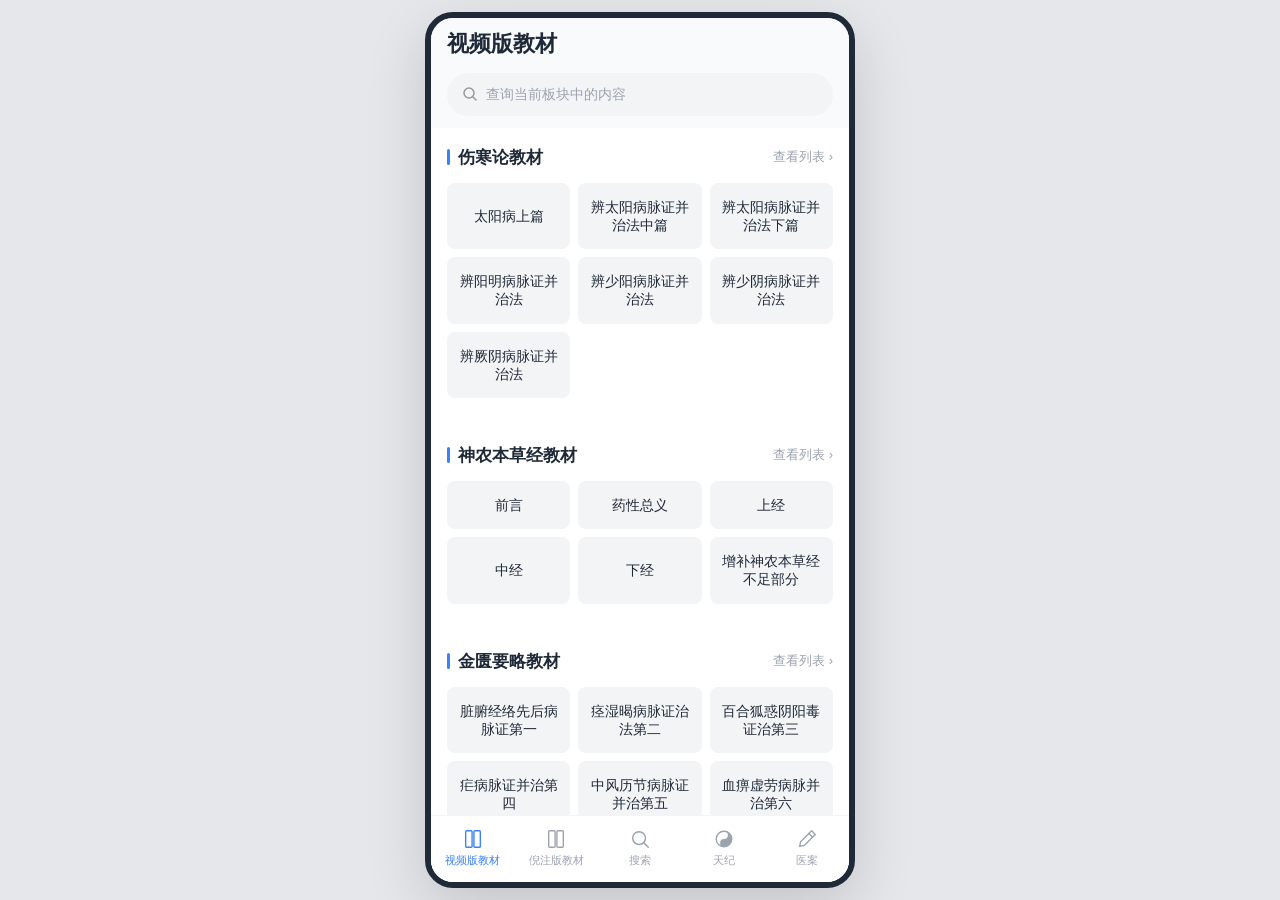
==== index.html @ 90df445e "Add files via upload" ====
<!DOCTYPE html>
<html lang="zh-CN">
<head>
  <meta charset="UTF-8">
  <meta name="viewport" content="width=device-width, initial-scale=1.0, maximum-scale=1.0, user-scalable=no, viewport-fit=cover">
  <meta name="apple-mobile-web-app-capable" content="yes">
  <meta name="apple-mobile-web-app-status-bar-style" content="black-translucent">
  <meta name="theme-color" content="#ffffff">
  <title>倪海厦中医教材</title>
  <link rel="stylesheet" href="style.css">
</head>
<body>
  <div class="phone-frame">
    <div class="app-container">

      <!-- ==================== 首页（图1） ==================== -->
      <section class="page page-home active" data-page="home">
                <div class="app-header">
          <h1 class="app-title" id="board-title">视频版教材</h1>
          <div class="search-box">
            <svg class="search-icon" width="16" height="16" viewBox="0 0 16 16" fill="none">
              <circle cx="7" cy="7" r="5" stroke="#999" stroke-width="1.5"/>
              <line x1="11" y1="11" x2="14" y2="14" stroke="#999" stroke-width="1.5" stroke-linecap="round"/>
            </svg>
            <input type="text" id="home-search" placeholder="查询当前板块中的内容" autocomplete="off">
            <button class="search-clear" id="search-clear" style="display:none">×</button>
          </div>
        </div>

        <div class="scrollable" id="home-content">
          <!-- 书籍分类容器（动态渲染） -->
          <div id="book-sections-container"></div>

          <!-- 搜索结果面板 -->
          <div class="search-results" id="search-results" style="display:none">
            <div class="search-result-header">
              <span>搜索结果</span>
              <span id="search-count" class="search-count"></span>
            </div>
            <div id="search-results-list"></div>
          </div>

          <div class="bottom-spacer"></div>
        </div>

        <div class="tab-bar">
          <a class="tab tab-active" data-tab="video" href="#">
            <svg width="22" height="22" viewBox="0 0 24 24" fill="none">
              <path d="M4 4 Q4 3 5 3 H10 Q11 3 11 4 V20 Q11 21 10 21 H5 Q4 21 4 20 Z" stroke="currentColor" stroke-width="1.5"/>
              <path d="M13 4 Q13 3 14 3 H19 Q20 3 20 4 V20 Q20 21 19 21 H14 Q13 21 13 20 Z" stroke="currentColor" stroke-width="1.5"/>
            </svg>
            <span>视频版教材</span>
          </a>
          <a class="tab" data-tab="nizhu" href="#">
            <svg width="22" height="22" viewBox="0 0 24 24" fill="none">
              <path d="M4 4 Q4 3 5 3 H10 Q11 3 11 4 V20 Q11 21 10 21 H5 Q4 21 4 20 Z" stroke="currentColor" stroke-width="1.5"/>
              <path d="M13 4 Q13 3 14 3 H19 Q20 3 20 4 V20 Q20 21 19 21 H14 Q13 21 13 20 Z" stroke="currentColor" stroke-width="1.5"/>
            </svg>
            <span>倪注版教材</span>
          </a>
          <a class="tab" data-tab="search" href="#">
            <svg width="22" height="22" viewBox="0 0 24 24" fill="none">
              <circle cx="11" cy="11" r="7" stroke="currentColor" stroke-width="1.6"/>
              <line x1="16.5" y1="16.5" x2="21" y2="21" stroke="currentColor" stroke-width="1.6" stroke-linecap="round"/>
            </svg>
            <span>搜索</span>
          </a>
          <a class="tab" data-tab="tianji" href="#">
            <svg width="22" height="22" viewBox="0 0 24 24" fill="none">
              <circle cx="12" cy="12" r="8.5" stroke="currentColor" stroke-width="1.5"/>
              <path d="M12 3.5 A8.5 8.5 0 0 1 12 20.5 A4.25 4.25 0 0 1 12 12 A4.25 4.25 0 0 0 12 3.5 Z" fill="currentColor"/>
            </svg>
            <span>天纪</span>
          </a>
          <a class="tab" data-tab="yian" href="#">
            <svg width="22" height="22" viewBox="0 0 24 24" fill="none">
              <path d="M17 3 L21 7 L9 19 L4 20 L5 15 Z" stroke="currentColor" stroke-width="1.5" stroke-linejoin="round"/>
              <line x1="14" y1="6" x2="18" y2="10" stroke="currentColor" stroke-width="1.5" stroke-linecap="round"/>
            </svg>
            <span>医案</span>
          </a>
        </div>
      </section>

      <!-- ==================== 章节列表页（图2） ==================== -->
      <section class="page page-jie" data-page="jie">
                <div class="app-header app-header-detail">
          <a class="back-btn" data-back="home">
            <svg width="20" height="20" viewBox="0 0 20 20" fill="none">
              <path d="M13 4 L7 10 L13 16" stroke="#3b82f6" stroke-width="2" stroke-linecap="round" stroke-linejoin="round"/>
            </svg>
          </a>
          <h1 class="app-title app-title-center" id="jie-title">黄帝内经文字稿</h1>
        </div>

        <div class="scrollable" id="jie-content">
          <div class="top-tabs" id="top-tabs"></div>
          <div class="jie-list" id="jie-list"></div>
          <div class="bottom-spacer"></div>
        </div>
      </section>

      <!-- ==================== 全局搜索页 ==================== -->
      <section class="page page-search" data-page="search">
        <div class="app-header app-header-detail">
          <a class="back-btn" data-back="home">
            <svg width="20" height="20" viewBox="0 0 20 20" fill="none">
              <path d="M13 4 L7 10 L13 16" stroke="#3b82f6" stroke-width="2" stroke-linecap="round" stroke-linejoin="round"/>
            </svg>
          </a>
          <div class="search-box search-box-expand">
            <svg class="search-icon" width="16" height="16" viewBox="0 0 16 16" fill="none">
              <circle cx="7" cy="7" r="5" stroke="#999" stroke-width="1.5"/>
              <line x1="11" y1="11" x2="14" y2="14" stroke="#999" stroke-width="1.5" stroke-linecap="round"/>
            </svg>
            <input type="text" id="global-search" placeholder="搜索全部教材" autocomplete="off">
            <button class="search-clear" id="global-search-clear" style="display:none">×</button>
          </div>
        </div>

        <div class="scrollable" id="global-search-content">
          <div class="global-search-hint" id="global-search-hint">
            <div class="global-search-hint-icon">🔍</div>
            <p>输入关键词，搜索全部教材内容</p>
            <p class="global-search-hint-sub">可搜索书名、章节、条文、药方、讲解正文</p>
          </div>
          <div class="search-results" id="global-search-results" style="display:none">
            <div class="search-result-header">
              <span>搜索结果</span>
              <span id="global-search-count" class="search-count"></span>
            </div>
            <div id="global-search-results-list"></div>
          </div>
          <div class="bottom-spacer"></div>
        </div>
      </section>

      <!-- ==================== 内容详情页（图3） ==================== -->
      <section class="page page-content" data-page="content">
                <div class="app-header app-header-detail">
          <a class="back-btn" data-back="jie">
            <svg width="20" height="20" viewBox="0 0 20 20" fill="none">
              <path d="M13 4 L7 10 L13 16" stroke="#3b82f6" stroke-width="2" stroke-linecap="round" stroke-linejoin="round"/>
            </svg>
          </a>
          <h1 class="app-title app-title-center">文字稿内容详情</h1>
          <span style="width:32px;"></span>
        </div>

        <div class="scrollable" id="content-scroll">
          <article class="article" id="article"></article>
          <div class="bottom-spacer"></div>
        </div>

        <div class="content-toolbar">
          <a class="tool" id="btn-prev">
            <svg width="22" height="22" viewBox="0 0 24 24" fill="none">
              <path d="M19 5 L9 12 L19 19" stroke="currentColor" stroke-width="2" stroke-linecap="round" stroke-linejoin="round"/>
              <path d="M9 5 V19" stroke="currentColor" stroke-width="2" stroke-linecap="round"/>
            </svg>
            <span>上一篇</span>
          </a>
          <a class="tool" id="btn-hl" aria-label="切换高亮显示">
            <svg width="22" height="22" viewBox="0 0 24 24" fill="none">
              <path d="M12 3 L14.5 9 L21 10 L16 14.5 L17.5 21 L12 17.5 L6.5 21 L8 14.5 L3 10 L9.5 9 Z" fill="currentColor" stroke="currentColor" stroke-width="1.6" stroke-linejoin="round"/>
            </svg>
            <span>高亮</span>
          </a>
          <a class="tool" id="btn-next">
            <svg width="22" height="22" viewBox="0 0 24 24" fill="none">
              <path d="M5 5 L15 12 L5 19" stroke="currentColor" stroke-width="2" stroke-linecap="round" stroke-linejoin="round"/>
              <path d="M15 5 V19" stroke="currentColor" stroke-width="2" stroke-linecap="round"/>
            </svg>
            <span>下一篇</span>
          </a>
        </div>
      </section>

    </div>
  </div>

  <script src="data.js?v=3"></script>
  <script src="app.js"></script>
</body>
</html>
---- style.css ----
/* ===== Reset & Base ===== */
* { margin: 0; padding: 0; box-sizing: border-box; -webkit-tap-highlight-color: transparent; }
html, body {
  font-family: -apple-system, BlinkMacSystemFont, "PingFang SC", "Microsoft YaHei", "Helvetica Neue", Helvetica, Arial, sans-serif;
  font-size: 15px;
  line-height: 1.6;
  color: #1f2937;
  background: #e5e7eb;
  overflow: hidden;
  height: 100%;
}
button { border: none; background: none; font: inherit; cursor: pointer; }
a { color: inherit; text-decoration: none; }
input { font: inherit; outline: none; border: none; background: transparent; }
img { max-width: 100%; }

/* ===== 手机外壳模拟 ===== */
.phone-frame {
  width: 100%;
  max-width: 430px;
  margin: 0 auto;
  height: 100vh;
  height: 100dvh; /* 手机浏览器地址栏会占位，用动态视口高度保证底部工具栏不被挤出屏幕 */
  background: #fff;
  position: relative;
  overflow: hidden;
  display: flex;
  flex-direction: column;
}

.app-container {
  position: relative;
  flex: 1;
  display: flex;
  flex-direction: column;
  overflow: hidden;
}

/* ===== 页面通用 ===== */
.page {
  position: absolute;
  inset: 0;
  display: none;
  flex-direction: column;
  background: #f8fafc;
}
.page.active { display: flex; animation: pageIn .25s ease-out; }

@keyframes pageIn {
  from { opacity: 0; transform: translateX(8px); }
  to   { opacity: 1; transform: translateX(0); }
}

/* ===== App 头部 ===== */
.app-header {
  padding: 4px 16px 12px;
  flex-shrink: 0;
  background: transparent;
  position: relative;
  z-index: 4;
}
.app-title {
  font-size: 22px;
  font-weight: 700;
  color: #1f2937;
  margin: 4px 0 12px;
}
.app-title-center {
  margin: 4px 0 0;
  font-size: 17px;
  text-align: center;
  font-weight: 600;
  flex: 1;
}
.app-header-detail {
  display: flex;
  align-items: center;
  gap: 8px;
  padding: 12px 12px 12px;
  background: #fff;
  /* 顶部留出安全距离，避免真机上返回箭头被系统状态栏/刘海遮挡 */
  padding-top: max(14px, env(safe-area-inset-top, 0px));
}
.back-btn {
  width: 44px;
  height: 44px;
  display: inline-flex;
  align-items: center;
  justify-content: center;
  margin-left: -4px;
  flex-shrink: 0;
  border-radius: 50%;
  background: rgba(59, 130, 246, 0.08);
}
.back-btn svg {
  width: 24px;
  height: 24px;
}

.search-box {
  background: rgba(255, 255, 255, 0.85);
  backdrop-filter: blur(8px);
  border-radius: 999px;
  padding: 9px 14px;
  display: flex;
  align-items: center;
  gap: 8px;
  border: 1px solid transparent;
  transition: border-color .2s;
  background-color: #f3f4f6;
}
.search-box:focus-within { border-color: #cbd5e1; }
.search-box .search-icon { flex-shrink: 0; }
.search-box input {
  flex: 1;
  font-size: 14px;
  color: #1f2937;
}
.search-box input::placeholder { color: #9ca3af; }
.search-clear {
  width: 18px; height: 18px; border-radius: 50%;
  background: #9ca3af; color: #fff;
  font-size: 13px; line-height: 1;
  display: flex; align-items: center; justify-content: center;
}

/* ===== 滚动区 ===== */
.scrollable {
  flex: 1;
  overflow-y: auto;
  -webkit-overflow-scrolling: touch;
  background: #fff;
}
.scrollable::-webkit-scrollbar { width: 0; }
.bottom-spacer { height: 80px; }

/* ===== 顶部分类Banner ===== */
.book-banner {
  display: flex;
  gap: 0;
  height: 96px;
  margin: 0 0 12px;
  background: #f3f4f6;
  position: relative;
  overflow: hidden;
}
.banner-item {
  flex: 1;
  position: relative;
  overflow: hidden;
  display: flex;
  align-items: center;
  justify-content: center;
}
.banner-item::before {
  content: '';
  position: absolute;
  inset: 0;
  background: linear-gradient(180deg, rgba(0,0,0,.25) 0%, rgba(0,0,0,.55) 100%);
  z-index: 1;
}
.banner-jinkui {
  background:
    linear-gradient(180deg, transparent, rgba(0,0,0,.55)),
    linear-gradient(135deg, #7a6450, #5e4a3e);
}
.banner-shennong {
  background:
    linear-gradient(180deg, transparent, rgba(0,0,0,.55)),
    linear-gradient(135deg, #4a7a5a, #2e5c3e);
  flex: 1.4;
}
.banner-zhenjiu {
  background:
    linear-gradient(180deg, transparent, rgba(0,0,0,.55)),
    linear-gradient(135deg, #5a6a5a, #3a4f3e);
}
.banner-text {
  position: relative;
  z-index: 2;
  color: #fff;
  font-size: 18px;
  font-weight: 700;
  letter-spacing: 1px;
  text-shadow: 0 2px 6px rgba(0,0,0,.7);
}

/* ===== 提示条 ===== */
.hint-bar {
  display: flex;
  align-items: center;
  gap: 6px;
  padding: 12px 16px;
  color: #4b5563;
  font-size: 13px;
  background: #fff;
  margin: 0 0 4px;
}
.hint-icon { font-size: 16px; }

/* ===== 教材section ===== */
.empty-board {
  display: flex;
  flex-direction: column;
  align-items: center;
  justify-content: center;
  padding: 80px 32px;
  text-align: center;
}
.empty-board-icon {
  font-size: 48px;
  margin-bottom: 16px;
  opacity: 0.7;
}
.empty-board-title {
  font-size: 18px;
  font-weight: 700;
  color: #6b7280;
  margin-bottom: 8px;
}
.empty-board-desc {
  font-size: 14px;
  color: #9ca3af;
}
.book-section {
  background: #fff;
  margin-bottom: 12px;
  padding: 16px 0 4px;
}
.section-header {
  display: flex;
  align-items: center;
  padding: 0 16px 12px;
}
.section-bar {
  width: 3px;
  height: 16px;
  background: #3b82f6;
  border-radius: 2px;
  margin-right: 8px;
}
.section-title {
  flex: 1;
  font-size: 17px;
  font-weight: 700;
  color: #1f2937;
}
.section-link {
  color: #9ca3af;
  font-size: 13px;
  cursor: pointer;
}

.chapter-grid {
  display: grid;
  grid-template-columns: repeat(3, 1fr);
  gap: 8px;
  padding: 0 16px 12px;
}
.chapter-btn {
  background: #f3f4f6;
  border-radius: 8px;
  padding: 14px 6px;
  text-align: center;
  font-size: 14px;
  color: #1f2937;
  font-weight: 500;
  cursor: pointer;
  transition: background .15s, transform .1s;
  border: 1px solid transparent;
  display: flex;
  align-items: center;
  justify-content: center;
  min-height: 44px;
  line-height: 1.3;
}
.chapter-btn:active {
  background: #e5e7eb;
  transform: scale(.96);
}
.chapter-btn.disabled {
  background: #f9fafb;
  color: #d1d5db;
  cursor: not-allowed;
}
.chapter-btn-more {
  background: #eff6ff;
  color: #3b82f6;
  border: 1px dashed #93c5fd;
  font-size: 13px;
}

/* ===== 搜索结果 ===== */
.search-results {
  background: #fff;
  margin-top: 12px;
}
.search-result-header {
  display: flex;
  justify-content: space-between;
  align-items: center;
  padding: 14px 16px 8px;
  font-weight: 700;
  font-size: 15px;
  border-bottom: 1px solid #f1f5f9;
}
.search-count {
  font-size: 12px;
  color: #9ca3af;
  font-weight: 400;
}
.search-item {
  padding: 14px 16px;
  border-bottom: 1px solid #f1f5f9;
  cursor: pointer;
}
.search-item:active { background: #f8fafc; }
.search-item-title {
  font-size: 15px;
  font-weight: 600;
  color: #1f2937;
  margin-bottom: 6px;
}
.search-item-bread {
  font-size: 12px;
  color: #6b7280;
  margin-bottom: 6px;
}
.search-item-snippet {
  font-size: 13px;
  color: #4b5563;
  line-height: 1.6;
  display: -webkit-box;
  -webkit-line-clamp: 2;
  -webkit-box-orient: vertical;
  overflow: hidden;
}

/* ===== 搜索分组（按书） ===== */
.search-group {
  border-bottom: 1px solid #f1f5f9;
}
.search-group-head {
  display: flex;
  align-items: center;
  justify-content: space-between;
  padding: 15px 16px;
  background: #f8fafc;
  cursor: pointer;
  border-bottom: 1px solid #eef2f7;
}
.search-group-head:active { background: #f1f5f9; }
.search-group-left {
  display: flex;
  align-items: center;
  gap: 8px;
}
.search-group-arrow {
  font-size: 13px;
  color: #6b7280;
  width: 14px;
  transition: transform .2s;
}
.search-group-name {
  font-size: 15px;
  font-weight: 700;
  color: #1f2937;
}
.search-group-count {
  font-size: 12px;
  color: #3b82f6;
  background: rgba(59,130,246,.1);
  padding: 2px 8px;
  border-radius: 999px;
  font-weight: 600;
}
.search-group-body {
  display: none;
}
.search-group-body.open {
  display: block;
}
.search-item-snippet mark {
  background: #fef3c7;
  color: #92400e;
  padding: 0 2px;
}

/* ===== Tab Bar ===== */
.tab-bar {
  display: flex;
  background: #fff;
  border-top: 1px solid #f1f5f9;
  padding: 6px 0 calc(6px + env(safe-area-inset-bottom));
  flex-shrink: 0;
}
.tab {
  flex: 1;
  display: flex;
  flex-direction: column;
  align-items: center;
  gap: 2px;
  padding: 6px 0;
  color: #9ca3af;
  font-size: 11px;
  cursor: pointer;
}
.tab svg { color: currentColor; }
.tab.tab-active { color: #3b82f6; }

/* ===== 章节列表页（图2） ===== */
.page-jie { background: #f8fafc; }
.top-tabs {
  display: flex;
  overflow-x: auto;
  background: #fff;
  border-bottom: 1px solid #f1f5f9;
  -webkit-overflow-scrolling: touch;
  scrollbar-width: none;
}
.top-tabs::-webkit-scrollbar { display: none; }
.top-tab {
  padding: 14px 14px 12px;
  font-size: 15px;
  color: #6b7280;
  font-weight: 500;
  white-space: nowrap;
  position: relative;
  flex-shrink: 0;
}
.top-tab.active {
  color: #1f2937;
  font-weight: 700;
}
.top-tab.active::after {
  content: '';
  position: absolute;
  bottom: 0;
  left: 14px;
  right: 14px;
  height: 2px;
  background: #3b82f6;
  border-radius: 2px;
}

.jie-list {
  background: #fff;
}
.jie-card {
  border-bottom: 1px solid #f1f5f9;
  padding: 16px 16px;
  cursor: pointer;
  position: relative;
}
.jie-card:active { background: #f8fafc; }
.jie-card-head {
  display: flex;
  align-items: center;
  gap: 8px;
  margin-bottom: 8px;
}
.jie-card-pian {
  font-size: 12px;
  color: #3b82f6;
  background: #eff6ff;
  padding: 3px 8px;
  border-radius: 4px;
  flex-shrink: 0;
  max-width: 180px;
  overflow: hidden;
  text-overflow: ellipsis;
  white-space: nowrap;
}
.jie-card-title {
  font-size: 16px;
  font-weight: 600;
  color: #1f2937;
  line-height: 1.4;
  flex: 1;
}
.jie-card-snippet {
  font-size: 13px;
  color: #6b7280;
  line-height: 1.6;
  display: -webkit-box;
  -webkit-line-clamp: 2;
  -webkit-box-orient: vertical;
  overflow: hidden;
  margin-bottom: 10px;
}
.jie-card-meta {
  display: flex;
  justify-content: space-between;
  align-items: center;
}
.jie-card-tag {
  background: #3b82f6;
  color: #fff;
  font-size: 12px;
  padding: 3px 10px;
  border-radius: 4px;
}
.jie-card-pos {
  font-size: 13px;
  color: #9ca3af;
}

/* ===== 内容详情页（图3） ===== */
.page-content { background: #fff; }
.page-content .app-header { background: #fff; }
#content-scroll {
  background: #fff;
  padding: 8px 0;
}
.article {
  padding: 14px 18px;
  font-size: 16px;
  line-height: 1.7;
  letter-spacing: -0.2px;
  color: #1f2937;
}
.article-title {
  font-size: 18px;
  font-weight: 700;
  color: #1f2937;
  margin-bottom: 14px;
  line-height: 1.5;
}
.article-breadcrumb {
  display: flex;
  gap: 6px;
  flex-wrap: wrap;
  margin-bottom: 14px;
}
.article-breadcrumb .crumb {
  font-size: 12px;
  padding: 3px 8px;
  border-radius: 4px;
  background: #fef3c7;
  color: #92400e;
}
.article-content {
  white-space: pre-wrap;
  word-wrap: break-word;
  font-size: 16px;
  line-height: 1.7;
  letter-spacing: -0.2px;
}
.article-content p {
  margin-bottom: 14px;
  text-indent: 2em;
}
.article-image {
  display: block;
  max-width: 100%;
  margin: 14px auto;
  border-radius: 6px;
  box-shadow: 0 2px 8px rgba(0,0,0,.08);
}
.article-page-indicator {
  text-align: center;
  color: #9ca3af;
  font-size: 12px;
  margin: 24px 0 8px;
  border-top: 1px solid #f1f5f9;
  padding-top: 14px;
}

/* ===== 底部工具栏 ===== */
.content-toolbar {
  display: flex;
  background: #fff;
  border-top: 1px solid #f1f5f9;
  padding: 8px 0 calc(8px + env(safe-area-inset-bottom));
  flex-shrink: 0;
}
.tool {
  flex: 1;
  display: flex;
  flex-direction: column;
  align-items: center;
  gap: 2px;
  color: #4b5563;
  font-size: 11px;
  cursor: pointer;
  padding: 4px 0;
}
.tool:active { color: #3b82f6; }
.tool.disabled {
  color: #d1d5db;
  cursor: not-allowed;
  pointer-events: none;
}
.tool svg { color: currentColor; }
/* 高亮开关：开启（实心五角星）时按钮着色，关闭时灰色空心 */
#btn-hl svg { transition: color .15s ease; }
#btn-hl:not(.hl-active) { color: #9ca3af; }
#btn-hl.hl-active { color: #f59e0b; }
#btn-hl.hl-active svg { color: #f59e0b; }
/* 关闭高亮时隐藏正文里的标黄，但保留文字内容与排版 */
.article.hl-hidden .search-hl {
  background: transparent;
  color: inherit;
  font-weight: inherit;
  padding: 0;
}

/* ===== 方剂灰色框 ===== */
.formula-box {
  background: #f3f4f6;
  border: 1px solid #e5e7eb;
  border-radius: 10px;
  padding: 14px 16px;
  margin: 12px 0;
}
.formula-box h4 {
  text-align: center;
  font-size: 1.05em;
  font-weight: 600;
  color: #1f2937;
  margin-bottom: 10px;
  padding-bottom: 8px;
  border-bottom: 1px dashed #d1d5db;
}
.formula-box p {
  margin: 4px 0;
  line-height: 1.7;
  color: #374151;
}
.formula-box p + p {
  margin-top: 6px;
}

/* ===== 全局搜索页 ===== */
.search-box-expand {
  flex: 1;
  min-width: 0;
}
.global-search-hint {
  padding: 80px 30px;
  text-align: center;
  color: #9ca3af;
}
.global-search-hint-icon {
  font-size: 40px;
  margin-bottom: 16px;
}
.global-search-hint p {
  font-size: 15px;
  margin-bottom: 6px;
}
.global-search-hint-sub {
  font-size: 13px;
  color: #b6bcc4;
}

/* ===== 响应式 ===== */
@media (min-width: 500px) {
  body { padding: 12px 0; }
  .phone-frame {
    border-radius: 28px;
    height: calc(100vh - 24px);
    box-shadow: 0 20px 60px rgba(0,0,0,.15);
    border: 6px solid #1f2937;
  }
}

/* 内容页搜索关键词标黄 */
.search-hl {
  background: #fff3a3;
  color: #7a4b00;
  padding: 0 2px;
  border-radius: 2px;
  font-weight: 600;
}

/* ===== 医案板块：一行一条 ===== */
.article-content.yian-content {
  padding-top: 4px;
}
.yian-line {
  margin: 0 0 10px 0;
  line-height: 1.75;
  padding-left: 0;
}
.yian-label {
  display: inline-block;
  min-width: 5.2em;
  color: #a8552b;
  font-weight: 700;
  margin-right: 2px;
}

/* ===== 条文块（倪注金匮）===== */
.verse-box {
  background: #fffaf0;
  border-left: 4px solid #d9a441;
  border-radius: 0 8px 8px 0;
  padding: 12px 14px;
  margin: 4px 0 16px 0;
  font-weight: 600;
  color: #7a4b12;
  line-height: 1.85;
  font-size: 1.02em;
}

/* ===== 方剂框：网格式组成（倪注金匮）===== */
.formula-head {
  text-align: center;
  font-size: 1.08em;
  font-weight: 700;
  color: #8a4b1e;
  padding-bottom: 9px;
  margin-bottom: 10px;
  border-bottom: 1px dashed #d1d5db;
  letter-spacing: .5px;
}
.formula-body {
  display: grid;
  grid-template-columns: repeat(auto-fill, minmax(46%, 1fr));
  gap: 4px 12px;
}
.fx-row {
  display: flex;
  align-items: baseline;
  gap: 8px;
  line-height: 1.7;
  font-size: .96em;
}
.fx-herb {
  flex: 0 0 4.2em;
  color: #1f2937;
  font-weight: 600;
}
.fx-dose {
  color: #5b6470;
  font-size: .92em;
}
.fx-decoct {
  margin-top: 10px;
  padding-top: 9px;
  border-top: 1px dashed #d1d5db;
  color: #4b5563;
  font-size: .94em;
  line-height: 1.75;
}
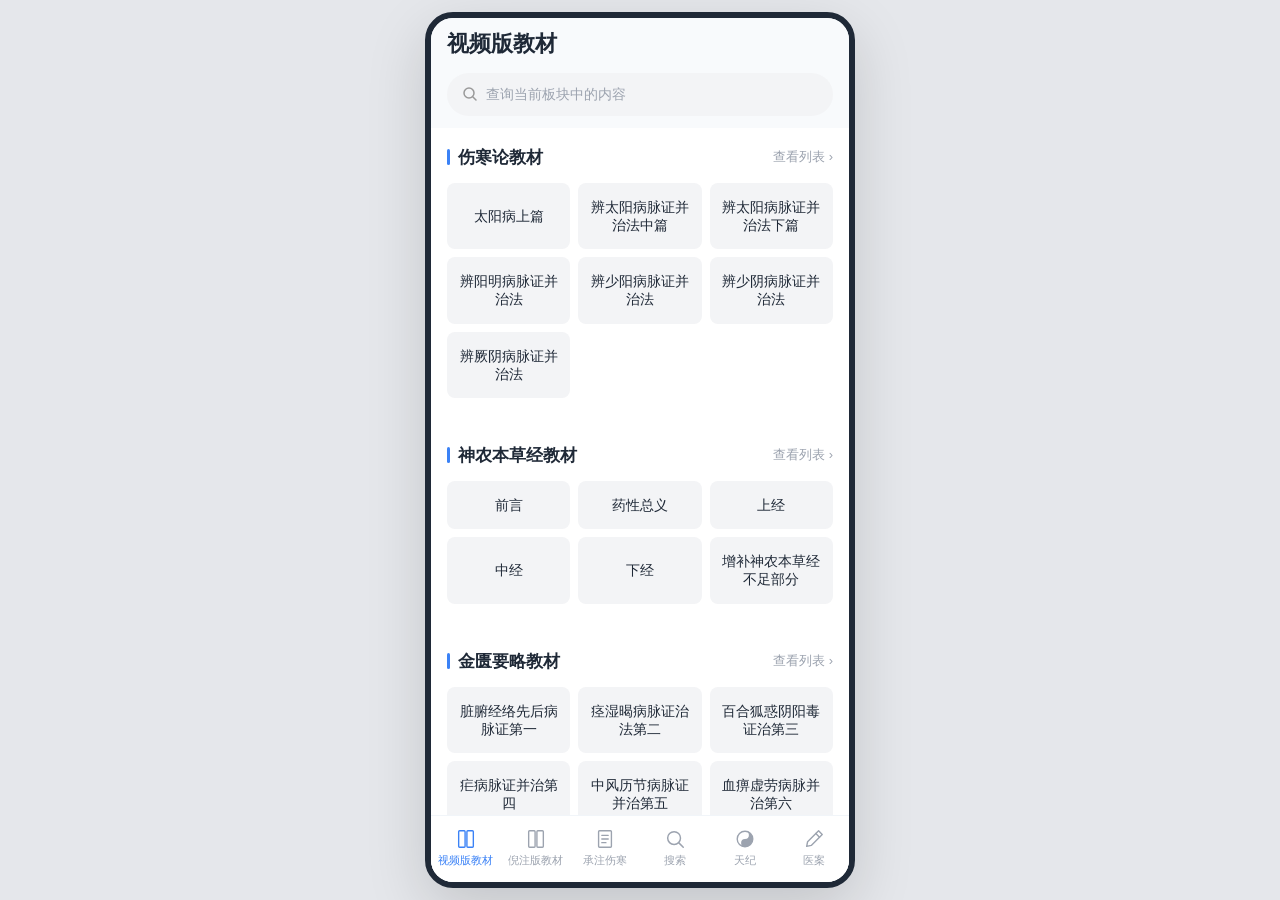
==== commit 9a110027: "Add files via upload" ====
--- a/index.html
+++ b/index.html
@@ -57,6 +57,15 @@
               <path d="M13 4 Q13 3 14 3 H19 Q20 3 20 4 V20 Q20 21 19 21 H14 Q13 21 13 20 Z" stroke="currentColor" stroke-width="1.5"/>
             </svg>
             <span>倪注版教材</span>
+          </a>
+          <a class="tab" data-tab="chengdan" href="#">
+            <svg width="22" height="22" viewBox="0 0 24 24" fill="none">
+              <path d="M6 3 H18 Q19 3 19 4 V20 Q19 21 18 21 H6 Q5 21 5 20 V4 Q5 3 6 3 Z" stroke="currentColor" stroke-width="1.5"/>
+              <line x1="8.5" y1="8" x2="15.5" y2="8" stroke="currentColor" stroke-width="1.5" stroke-linecap="round"/>
+              <line x1="8.5" y1="12" x2="15.5" y2="12" stroke="currentColor" stroke-width="1.5" stroke-linecap="round"/>
+              <line x1="8.5" y1="16" x2="13" y2="16" stroke="currentColor" stroke-width="1.5" stroke-linecap="round"/>
+            </svg>
+            <span>承注伤寒</span>
           </a>
           <a class="tab" data-tab="search" href="#">
             <svg width="22" height="22" viewBox="0 0 24 24" fill="none">
@@ -179,7 +188,8 @@
     </div>
   </div>
 
-  <script src="data.js?v=3"></script>
+  <script src="data.js?v=5"></script>
+  <script src="data_chengdan.js?v=5"></script>
   <script src="app.js"></script>
 </body>
 </html>
--- a/style.css
+++ b/style.css
@@ -744,3 +744,31 @@
   font-size: .94em;
   line-height: 1.75;
 }
+
+/* ===== 承淡安《伤寒论新注》：药方与针法一律排作楷体小字 ===== */
+/* 正文段落（自成一节，避免以引号收尾的段落被合并） */
+.cd-p {
+  margin: 0 0 12px;
+  text-indent: 0;
+  white-space: normal;
+}
+
+/* 不另设边框/底色，随正文自然流下，只换字体与字号 */
+.cd-kai {
+  margin: 6px 0 12px;
+  padding: 0;
+  background: none;
+  border: 0;
+  font-family: "Kaiti SC", "STKaiti", "KaiTi", "楷体", "KaiTi_GB2312", "FangSong", "仿宋", serif;
+  font-size: .82em;
+  line-height: 1.85;
+  letter-spacing: .02em;
+  color: #4a4842;
+  text-indent: 0;
+  word-break: break-word;
+}
+.cd-kai .kai-name {
+  font-weight: 700;
+  color: #8a5a2b;
+  letter-spacing: .04em;
+}
